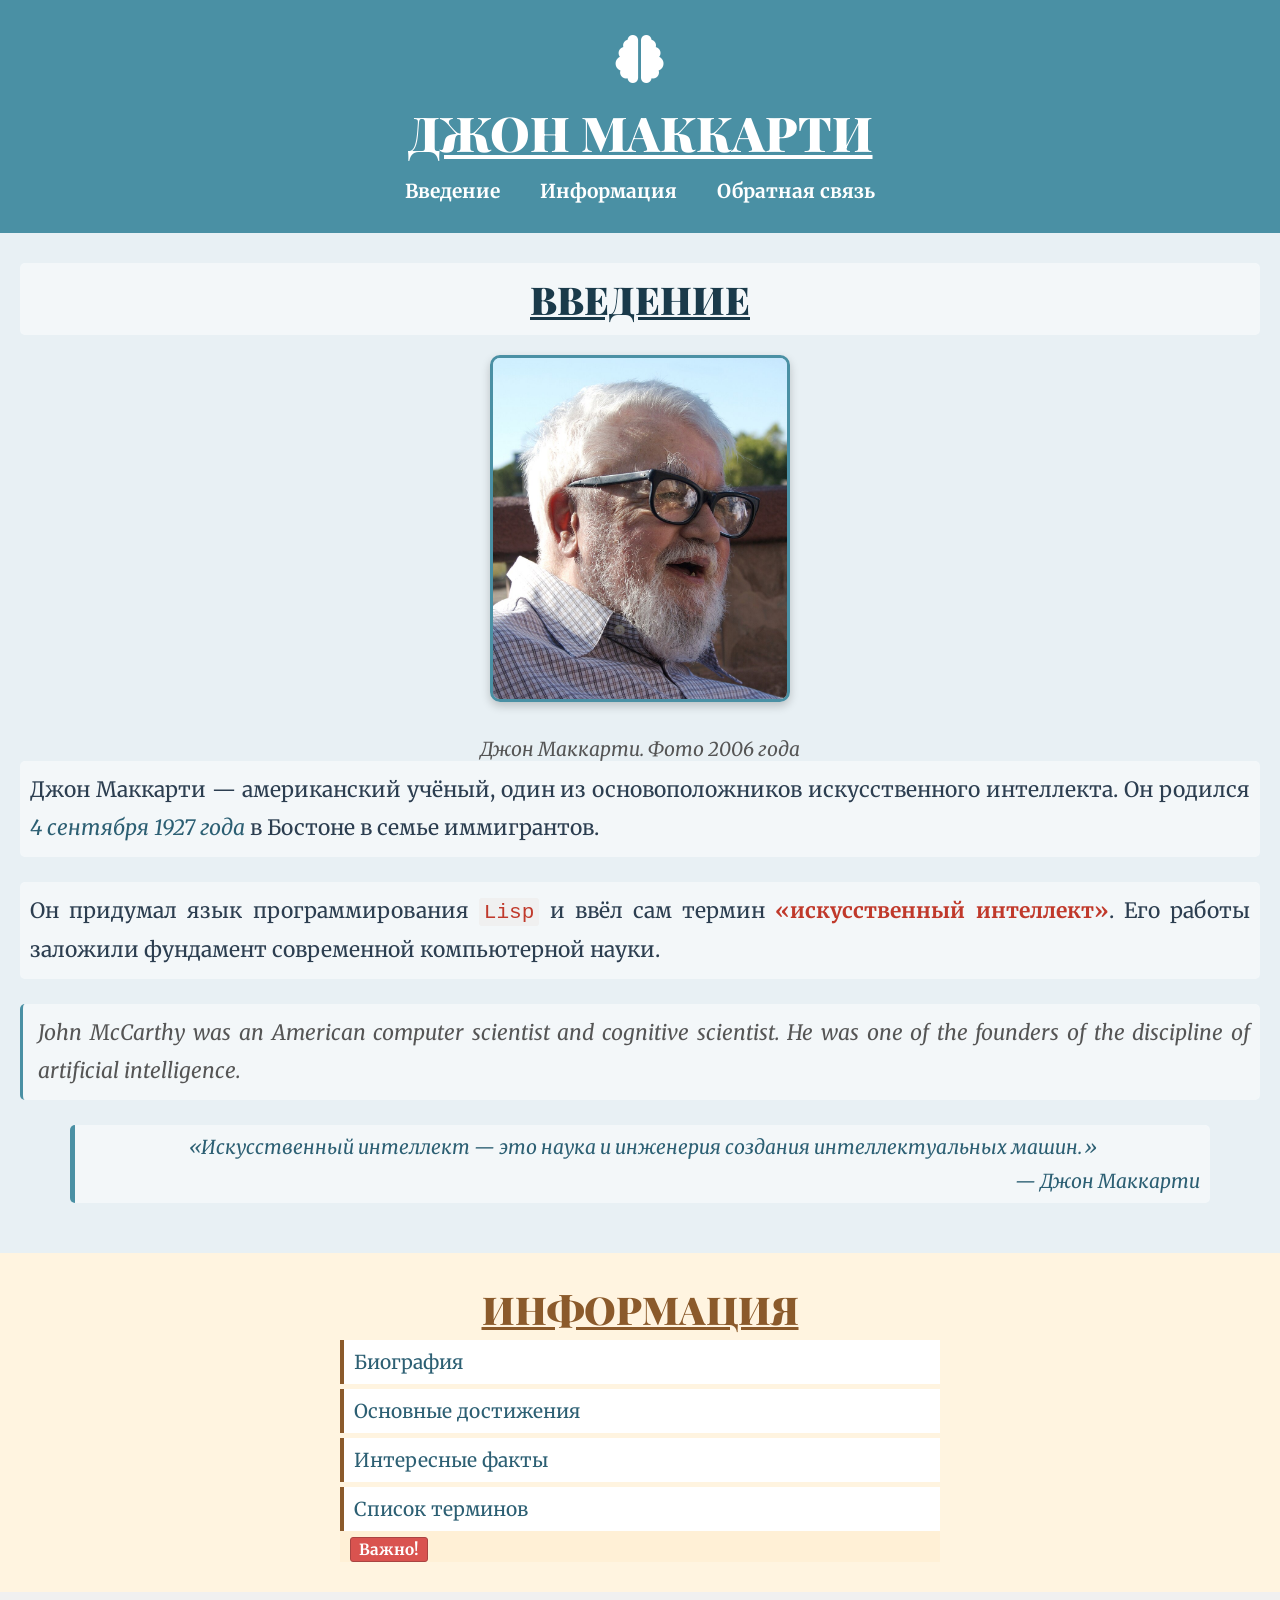
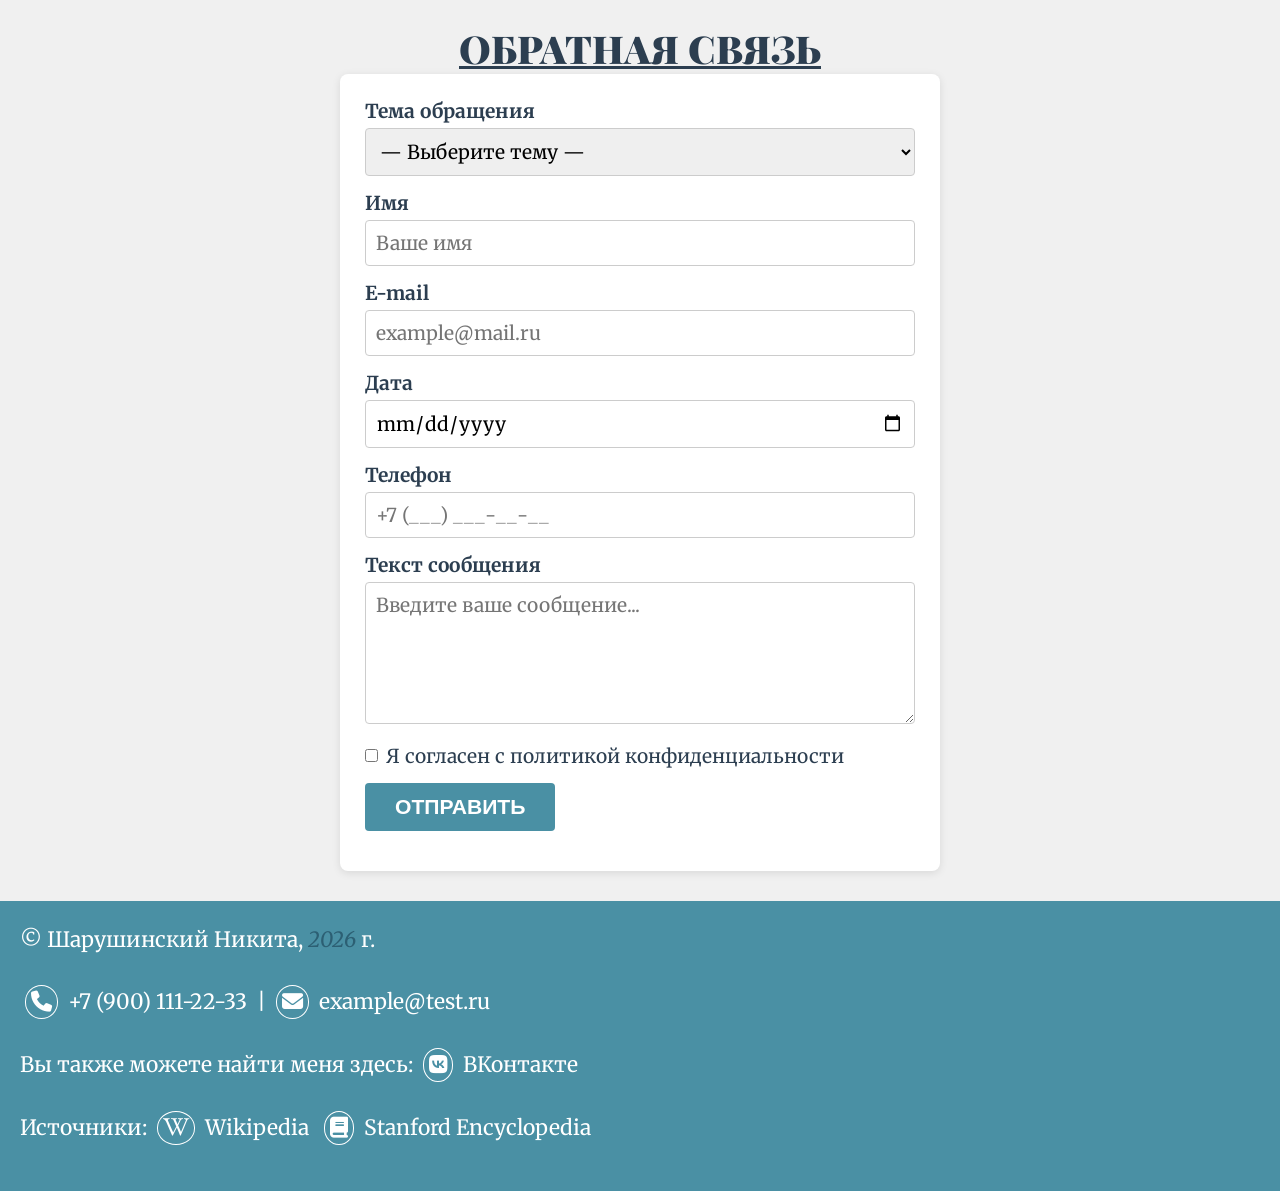
==== index.html @ 730562a7 "John McCarthy website v1" ====
<!DOCTYPE html>
<html lang="ru">
<head>
    <meta charset="UTF-8">
    <title>Джон Маккарти — отец искусственного интеллекта</title>
    <meta name="keywords" content="Джон Маккарти, искусственный интеллект, Лисп, Lisp, учёный, информатика, Stanford">
    <meta name="description" content="Сайт, посвящённый жизни и научным достижениям Джона Маккарти — создателя языка Lisp и термина «искусственный интеллект».">

    <!-- open graph -->
    <meta property="og:title" content="Джон Маккарти — отец искусственного интеллекта">
    <meta property="og:site_name" content="Джон Маккарти">
    <meta property="og:url" content="https://sharushinskiy.ru/mccarthy/">
    <meta property="og:description" content="Жизнь и научные достижения Джона Маккарти.">
    <meta property="og:image" content="img/John_McCarthy_Stanford.jpg">

    <!-- стилизация панели браузера -->
    <meta name="theme-color" content="#4a90a4">
    <meta name="msapplication-navbutton-color" content="#4a90a4">
    <meta name="apple-mobile-web-app-capable" content="yes">
    <meta name="apple-mobile-web-app-status-bar-style" content="black-translucent">
    <meta name="viewport" content="width=device-width, initial-scale=1.0">

    <!-- favicon -->
    <link rel="icon" type="image/ico" sizes="32x32" href="icons/favicon.ico">
    <link rel="icon" type="image/ico" sizes="16x16" href="icons/favicon.ico">
    <link rel="shortcut icon" href="icons/favicon.ico">

    <!-- google fonts -->
    <link rel="preconnect" href="https://fonts.googleapis.com">
    <link rel="preconnect" href="https://fonts.gstatic.com" crossorigin>
    <link rel="stylesheet" href="https://fonts.googleapis.com/css2?family=Merriweather:wght@400;700&family=Playfair+Display:wght@700;900&display=swap">

    <!-- fontawesome -->
    <link rel="stylesheet" href="https://cdnjs.cloudflare.com/ajax/libs/font-awesome/6.5.1/css/all.min.css">

    <link rel="stylesheet" href="css/style.css">
</head>
<body>

<header>
    <div class="header__logo">
        <i class="fa-solid fa-brain"></i>
    </div>
    <h1>Джон Маккарти</h1>
    <nav>
        <ul>
            <li><a href="#about">Введение</a></li>
            <li><a href="#info">Информация</a></li>
            <li><a href="#contact">Обратная связь</a></li>
        </ul>
    </nav>
</header>

<main>

    <section id="about" class="about">
        <h2>Введение</h2>
        <figure class="about__photo">
            <img src="img/John_McCarthy_2006.jpg" alt="Джон Маккарти. Фото 2006 года">
            <figcaption>Джон Маккарти. Фото 2006 года</figcaption>
        </figure>

        <p>Джон Маккарти — американский учёный, один из основоположников искусственного интеллекта. Он родился <time datetime="1927-09-04">4 сентября 1927 года</time> в Бостоне в семье иммигрантов.</p>

        <p>Он придумал язык программирования <code>Lisp</code> и ввёл сам термин <strong>«искусственный интеллект»</strong>. Его работы заложили фундамент современной компьютерной науки.</p>

        <p lang="en">John McCarthy was an American computer scientist and cognitive scientist. He was one of the founders of the discipline of artificial intelligence.</p>

        <blockquote>
            <q>Искусственный интеллект — это наука и инженерия создания интеллектуальных машин.</q>
            <cite>— Джон Маккарти</cite>
        </blockquote>
    </section>

    <section id="info" class="articles">
        <h2>Информация</h2>
        <ul class="articles__list">
            <li><a href="article1.html">Биография</a></li>
            <li><a href="article2.html">Основные достижения</a></li>
            <li><a href="article3.html">Интересные факты</a></li>
            <li><a href="article4.html">Список терминов</a></li>
        </ul>
    </section>

    <section id="contact" class="contact">
        <h2>Обратная связь</h2>
        <form id="contact-form" action="#" method="post">
            <div class="form__item">
                <label for="topic">Тема обращения</label><br>
                <select id="topic" name="topic" required>
                    <option value="">— Выберите тему —</option>
                    <option value="bio">Биография</option>
                    <option value="science">Научные работы</option>
                    <option value="other">Другое</option>
                </select>
            </div>

            <div class="form__item">
                <label for="name">Имя</label><br>
                <input type="text" id="name" name="name" placeholder="Ваше имя" required>
            </div>

            <div class="form__item">
                <label for="email">E-mail</label><br>
                <input type="email" id="email" name="email" placeholder="example@mail.ru" required>
            </div>

            <div class="form__item">
                <label for="date">Дата</label><br>
                <input type="date" id="date" name="date" required>
            </div>

            <div class="form__item">
                <label for="phone">Телефон</label><br>
                <input type="tel" id="phone" name="phone" placeholder="+7 (___) ___-__-__" required>
            </div>

            <div class="form__item">
                <label for="message">Текст сообщения</label><br>
                <textarea id="message" name="message" rows="5" placeholder="Введите ваше сообщение..." required></textarea>
            </div>

            <div class="form__item form__item--checkbox">
                <label>
                    <input type="checkbox" name="policy" required>
                    Я согласен с политикой конфиденциальности
                </label>
            </div>

            <div class="form__item">
                <input type="submit" value="Отправить">
            </div>
        </form>
    </section>

</main>

<footer>
    <p>&copy; Шарушинский Никита, <time datetime="2026">2026</time> г.</p>
    <p>
        <a href="tel:+79001112233"><i class="fa-solid fa-phone"></i> +7 (900) 111-22-33</a> |
        <a href="mailto:example@test.ru"><i class="fa-solid fa-envelope"></i> example@test.ru</a>
    </p>
    <p>
        Вы также можете найти меня здесь:
        <a href="https://vk.com" target="_blank" rel="noopener"><i class="fa-brands fa-vk"></i> ВКонтакте</a>
    </p>
    <p class="footer__sources">
        Источники:
        <a href="https://ru.wikipedia.org/wiki/Маккарти,_Джон" target="_blank" rel="noopener"><i class="fa-brands fa-wikipedia-w"></i> Wikipedia</a>
        <a href="https://plato.stanford.edu/entries/mccarthy/" target="_blank" rel="noopener"><i class="fa-solid fa-book"></i> Stanford Encyclopedia</a>
    </p>
</footer>

</body>
</html>
---- css/style.css ----
/* сброс и базовые стили */
* {
    margin: 0;
    padding: 0;
    box-sizing: border-box;
}

html {
    font-size: 1.2em;
    font-family: "Merriweather", Georgia, "Times New Roman", serif;
}

body {
    color: #333;
    background-color: #f5f5f5;
}

/* шапка */
header {
    background-color: #4a90a4;
    color: white;
    text-align: center;
    padding: 30px 20px;
}

.header__logo {
    font-size: 2.5rem;
    margin-bottom: 10px;
}

header h1 {
    font-family: "Playfair Display", serif;
    font-size: 2.5rem;
    font-weight: 900;
    text-transform: uppercase;
    text-decoration: underline;
    margin-bottom: 15px;
}

header nav ul {
    list-style: none;
    display: flex;
    gap: 20px;
    justify-content: center;
}

header nav ul li a {
    color: white;
    text-decoration: none;
    font-weight: bold;
    padding: 5px 10px;
}

header nav ul li a:hover,
header nav ul li a:focus {
    background-color: #2c5f73;
    border-radius: 4px;
    outline: none;
}

/* подвал */
footer {
    background-color: #4a90a4;
    color: white;
    padding: 20px;
    text-align: center;
}

footer a {
    color: white;
    text-decoration: none;
    margin: 0 5px;
}

footer a:hover,
footer a:focus {
    text-decoration: underline;
}

/* иконки в футере — селектор потомков */
.footer__sources a i,
footer p a i {
    border: 1px solid white;
    border-radius: 50%;
    padding: 5px;
    margin-right: 5px;
}

/* секции */
.about {
    background-color: #e8f0f4;
    padding: 30px 20px;
    text-align: center;
}

.articles {
    background-color: #fff4e0;
    padding: 30px 20px;
}

.contact {
    background-color: #f0f0f0;
    padding: 30px 20px;
}

/* селекторы потомков для раздела "Введение" */
.about p,
.about h2,
.about blockquote {
    color: #2c3e50;
    background-color: rgba(255, 255, 255, 0.5);
    padding: 10px;
    border-radius: 5px;
}

.about h2 {
    font-family: "Playfair Display", serif;
    font-size: 2rem;
    color: #1a3a4a;
    text-align: center;
    text-transform: uppercase;
    text-decoration: underline;
    font-weight: 900;
}

.articles h2 {
    font-family: "Playfair Display", serif;
    font-size: 2rem;
    color: #8b5a2b;
    text-align: center;
    text-transform: uppercase;
    text-decoration: underline;
    font-weight: 900;
}

.contact h2 {
    font-family: "Playfair Display", serif;
    font-size: 2rem;
    color: #2c3e50;
    text-align: center;
    text-transform: uppercase;
    text-decoration: underline;
    font-weight: 900;
}

/* фото в секции "Введение" */
.about__photo img {
    max-width: 300px;
    border: 3px solid #4a90a4;
    border-radius: 10px;
    box-shadow: 0 4px 10px rgba(0, 0, 0, 0.2);
    margin: 20px auto;
}

.about__photo figcaption {
    font-style: italic;
    color: #555;
    margin-top: 10px;
}

/* параграфы */
p {
    font-size: 1.1rem;
    line-height: 1.8;
    margin-bottom: 1.3rem;
    text-align: justify;
}

/* разряженный текст первых строк параграфов в статьях */
article p::first-line {
    letter-spacing: 0.05em;
    font-size: 1.2em;
    font-weight: bold;
}

/* параграфы на английском — псевдокласс :lang */
p:lang(en) {
    font-style: italic;
    color: #555;
    border-left: 3px solid #4a90a4;
    padding-left: 15px;
}

/* Ссылки */
a {
    color: #2c5f73;
    text-decoration: none;
}

a:hover,
a:focus {
    text-decoration: underline;
    color: #1a3a4a;
    outline: none;
}

/* ссылки раздела "Информация" */
.articles__list li a {
    display: block;
    padding: 10px;
    margin: 5px 0;
    background-color: white;
    border-left: 4px solid #8b5a2b;
    transition: background-color 0.2s;
}

.articles__list li a:hover,
.articles__list li a:focus {
    background-color: #ffe8b0;
    text-decoration: none;
    outline: none;
}

/* чересстрочное оформление списка "Информация" */
.articles__list li:nth-child(odd) {
    background-color: #fff8ec;
}

.articles__list li:nth-child(even) {
    background-color: #fff0d6;
}

.articles__list {
    list-style: none;
    max-width: 600px;
    margin: 0 auto;
}

/* псевдоэлемент "Важно!" у пункта "Список терминов" */
.articles__list li:last-child::after {
    content: "Важно!";
    display: inline-block;
    margin-left: 10px;
    padding: 2px 8px;
    background-color: #d9534f;
    color: white;
    border: 1px solid #a94442;
    border-radius: 3px;
    font-size: 0.8em;
    font-weight: bold;
}

/* изображения в статьях */
.article__img {
    margin: 20px auto;
    max-width: 400px;
}

.article__img img {
    display: block;
    width: 100%;
    border: 3px solid #4a90a4;
    border-radius: 8px;
    box-shadow: 0 4px 12px rgba(0, 0, 0, 0.15);
}

.article__img figcaption {
    text-align: center;
    font-style: italic;
    color: #666;
    margin-top: 8px;
}

/* соседний селектор: отступ сверху у параграфа после картинки */
.article__img + p {
    margin-top: 25px;
}

/* оглавление */
.toc {
    background-color: #e8f0f4;
    padding: 15px 25px;
    border-radius: 8px;
    margin: 20px 0;
}

.toc h3 {
    font-family: "Playfair Display", serif;
    color: #1a3a4a;
    margin-bottom: 10px;
}

.toc ol {
    margin-left: 20px;
}

.toc ol li {
    margin: 5px 0;
}

/* заголовки */
h3 {
    font-family: "Playfair Display", serif;
    font-size: 1.5rem;
    color: #2c5f73;
    font-weight: 700;
    font-style: italic;
    margin-top: 25px;
    margin-bottom: 10px;
}

/* цитаты */
blockquote {
    background-color: #e8f0f4;
    border-left: 5px solid #4a90a4;
    padding: 15px 20px;
    margin: 20px 50px;
    font-style: italic;
}

cite {
    display: block;
    text-align: right;
    font-style: italic;
    color: #2c5f73;
    margin-top: 10px;
}

q {
    font-style: italic;
    color: #2c5f73;
}

/* списки определений */
dl {
    font-size: 1.1rem;
    line-height: 1.8;
    margin: 20px 0;
}

dt {
    font-weight: bold;
    color: #2c5f73;
    margin-top: 15px;
    font-family: "Playfair Display", serif;
}

dd {
    margin-left: 30px;
    margin-bottom: 10px;
}

/* код */
code {
    background-color: #f0f0f0;
    padding: 2px 5px;
    font-family: monospace;
    color: #c0392b;
    border-radius: 3px;
}

pre {
    background-color: #2c3e50;
    color: #ecf0f1;
    padding: 15px;
    border-radius: 5px;
    overflow-x: auto;
    margin: 15px 0;
}

pre code {
    background-color: transparent;
    color: #ecf0f1;
}

kbd {
    background-color: #2c3e50;
    color: white;
    padding: 2px 8px;
    border-radius: 4px;
    font-family: monospace;
}

/* время, strong, em, del, ins */
time {
    color: #2c5f73;
    font-style: italic;
}

strong {
    color: #c0392b;
    font-weight: bold;
}

em {
    color: #27ae60;
    font-style: italic;
}

del {
    color: #c0392b;
    text-decoration: line-through;
}

ins {
    color: #27ae60;
    text-decoration: underline;
}

/* таблица */
table {
    width: 100%;
    border-collapse: collapse;
    margin: 20px 0;
    background-color: white;
}

caption {
    font-family: "Playfair Display", serif;
    font-weight: bold;
    font-size: 1.2rem;
    margin-bottom: 10px;
    color: #2c5f73;
}

th, td {
    border: 1px solid #4a90a4;
    padding: 10px;
    text-align: left;
}

th {
    background-color: #4a90a4;
    color: white;
    font-weight: bold;
}

/* чересстрочное оформление строк */
tbody tr:nth-child(odd) {
    background-color: #e8f0f4;
}

tbody tr:nth-child(even) {
    background-color: #ffffff;
}

/* первый столбец */
td:first-child,
th:first-child {
    font-weight: bold;
    background-color: #d4e4eb;
    text-align: center;
}

/* последняя строка */
tbody tr:last-child {
    background-color: #c9dde6;
    font-weight: bold;
}

/* форма обратной связи */
#contact-form {
    max-width: 600px;
    margin: 0 auto;
    background-color: white;
    padding: 25px;
    border-radius: 8px;
    box-shadow: 0 2px 8px rgba(0, 0, 0, 0.1);
}

.form__item {
    margin-bottom: 15px;
}

.form__item label {
    font-weight: bold;
    color: #2c3e50;
}

#contact-form input[type="text"],
#contact-form input[type="email"],
#contact-form input[type="tel"],
#contact-form input[type="date"],
#contact-form select,
#contact-form textarea {
    width: 100%;
    padding: 10px;
    border: 1px solid #ccc;
    border-radius: 4px;
    font-size: 1rem;
    font-family: inherit;
    margin-top: 5px;
}

#contact-form input[type="text"]:focus,
#contact-form input[type="email"]:focus,
#contact-form input[type="tel"]:focus,
#contact-form input[type="date"]:focus,
#contact-form select:focus,
#contact-form textarea:focus {
    border-color: #4a90a4;
    outline: none;
    box-shadow: 0 0 5px rgba(74, 144, 164, 0.5);
}

#contact-form textarea {
    resize: vertical;
}

.form__item--checkbox label {
    display: flex;
    align-items: center;
    gap: 8px;
    font-weight: normal;
}

#contact-form input[type="submit"] {
    background-color: #4a90a4;
    color: white;
    border: none;
    padding: 12px 30px;
    font-size: 1.1rem;
    font-weight: bold;
    border-radius: 4px;
    cursor: pointer;
    text-transform: uppercase;
    transition: background-color 0.2s;
}

#contact-form input[type="submit"]:hover {
    background-color: #2c5f73;
}

/* адаптивность */
@media (max-width: 600px) {
    header nav ul {
        flex-direction: column;
        gap: 10px;
    }

    blockquote {
        margin: 20px 10px;
    }
}
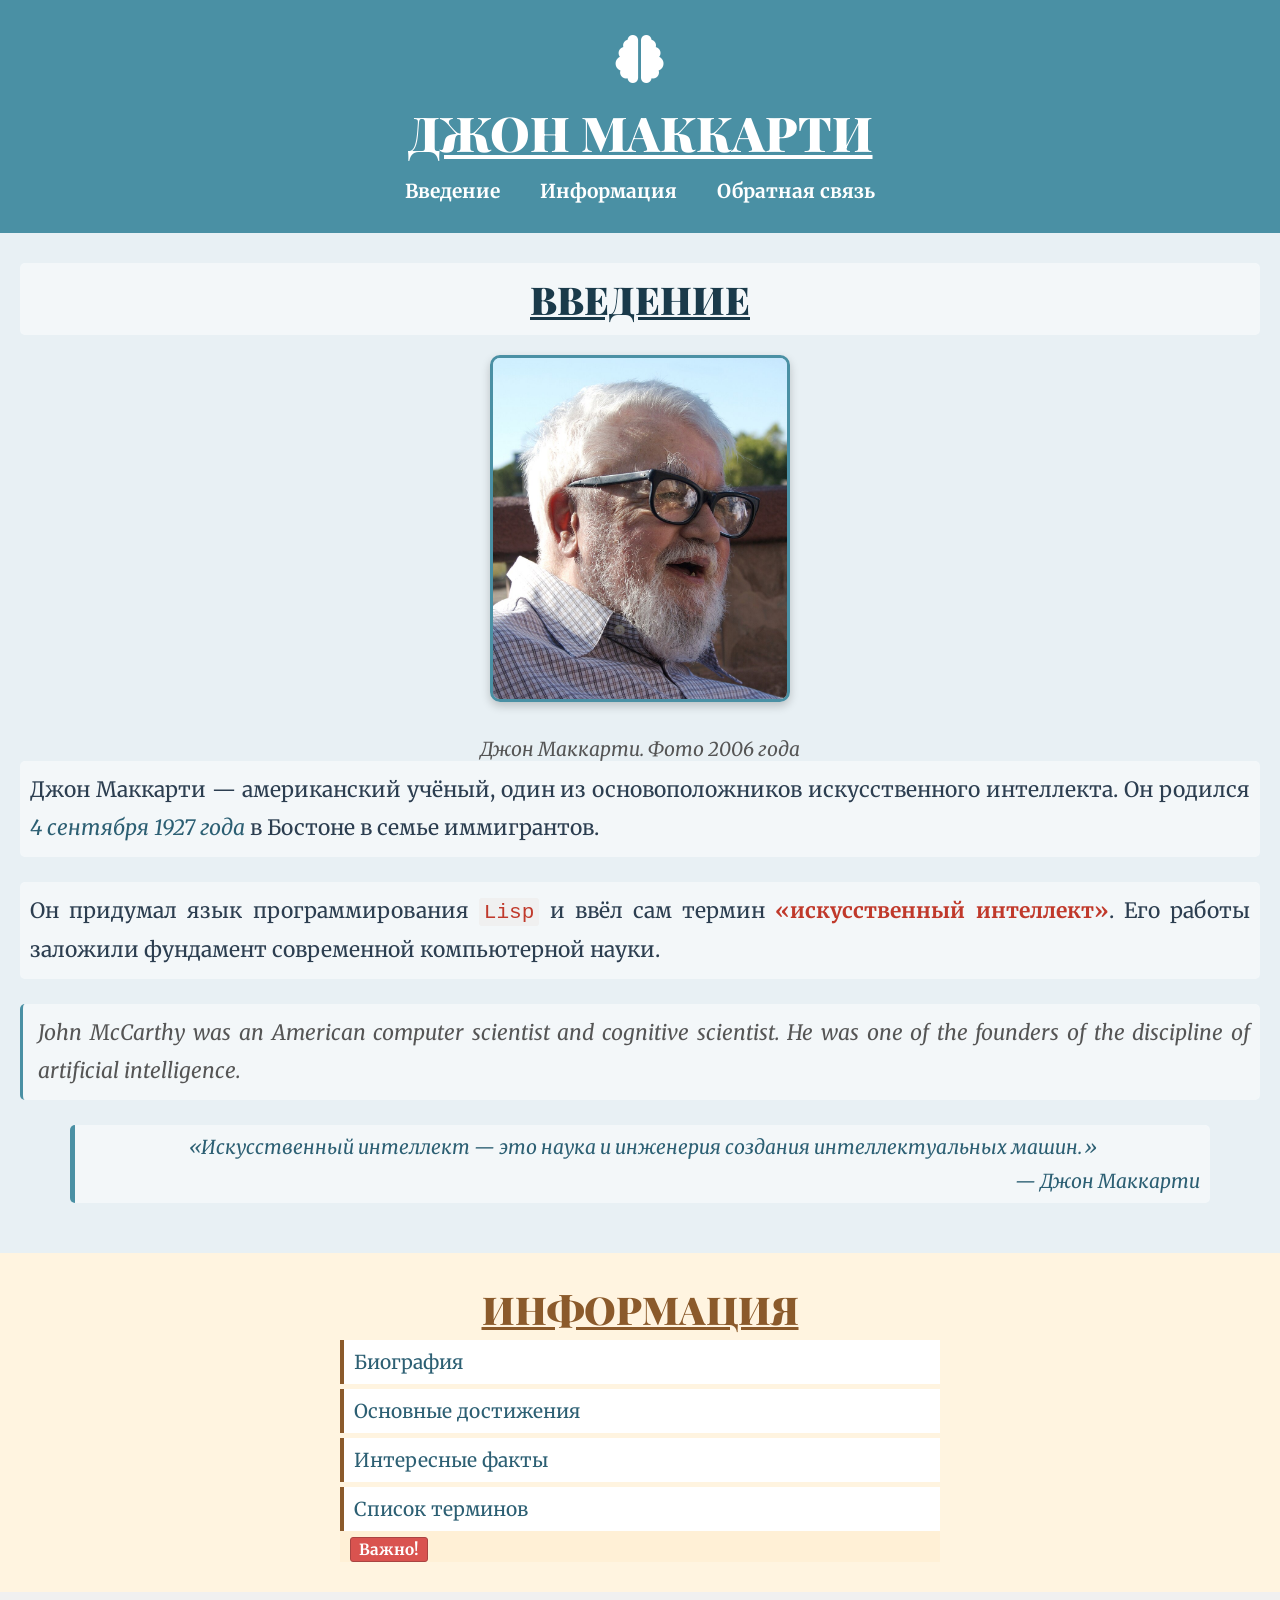
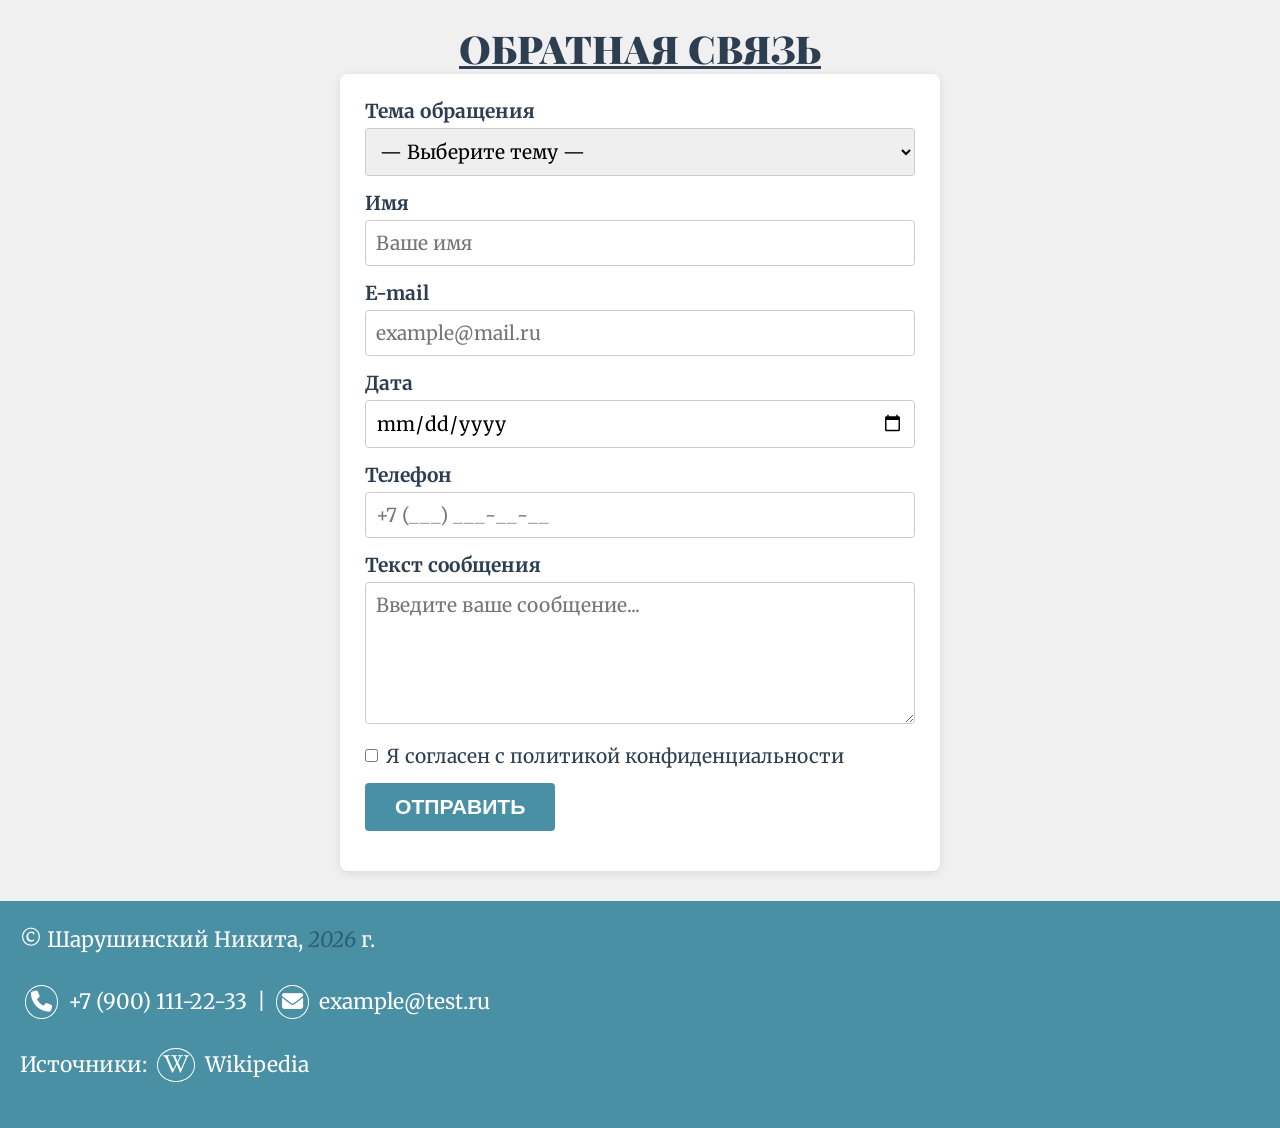
==== commit 23e27cd7: "code_clearing" ====
--- a/index.html
+++ b/index.html
@@ -38,7 +38,7 @@
 <body>
 
 <header>
-    <div class="header__logo">
+    <div class="header_logo">
         <i class="fa-solid fa-brain"></i>
     </div>
     <h1>Джон Маккарти</h1>
@@ -55,7 +55,7 @@
 
     <section id="about" class="about">
         <h2>Введение</h2>
-        <figure class="about__photo">
+        <figure class="about_photo">
             <img src="img/John_McCarthy_2006.jpg" alt="Джон Маккарти. Фото 2006 года">
             <figcaption>Джон Маккарти. Фото 2006 года</figcaption>
         </figure>
@@ -74,7 +74,7 @@
 
     <section id="info" class="articles">
         <h2>Информация</h2>
-        <ul class="articles__list">
+        <ul class="articles_list">
             <li><a href="article1.html">Биография</a></li>
             <li><a href="article2.html">Основные достижения</a></li>
             <li><a href="article3.html">Интересные факты</a></li>
@@ -84,8 +84,8 @@
 
     <section id="contact" class="contact">
         <h2>Обратная связь</h2>
-        <form id="contact-form" action="#" method="post">
-            <div class="form__item">
+        <form id="contact-form">
+            <div class="form_item">
                 <label for="topic">Тема обращения</label><br>
                 <select id="topic" name="topic" required>
                     <option value="">— Выберите тему —</option>
@@ -95,39 +95,39 @@
                 </select>
             </div>
 
-            <div class="form__item">
+            <div class="form_item">
                 <label for="name">Имя</label><br>
                 <input type="text" id="name" name="name" placeholder="Ваше имя" required>
             </div>
 
-            <div class="form__item">
+            <div class="form_item">
                 <label for="email">E-mail</label><br>
                 <input type="email" id="email" name="email" placeholder="example@mail.ru" required>
             </div>
 
-            <div class="form__item">
+            <div class="form_item">
                 <label for="date">Дата</label><br>
                 <input type="date" id="date" name="date" required>
             </div>
 
-            <div class="form__item">
+            <div class="form_item">
                 <label for="phone">Телефон</label><br>
                 <input type="tel" id="phone" name="phone" placeholder="+7 (___) ___-__-__" required>
             </div>
 
-            <div class="form__item">
+            <div class="form_item">
                 <label for="message">Текст сообщения</label><br>
                 <textarea id="message" name="message" rows="5" placeholder="Введите ваше сообщение..." required></textarea>
             </div>
 
-            <div class="form__item form__item--checkbox">
+            <div class="form_item form_item--checkbox">
                 <label>
                     <input type="checkbox" name="policy" required>
                     Я согласен с политикой конфиденциальности
                 </label>
             </div>
 
-            <div class="form__item">
+            <div class="form_item">
                 <input type="submit" value="Отправить">
             </div>
         </form>
@@ -141,14 +141,9 @@
         <a href="tel:+79001112233"><i class="fa-solid fa-phone"></i> +7 (900) 111-22-33</a> |
         <a href="mailto:example@test.ru"><i class="fa-solid fa-envelope"></i> example@test.ru</a>
     </p>
-    <p>
-        Вы также можете найти меня здесь:
-        <a href="https://vk.com" target="_blank" rel="noopener"><i class="fa-brands fa-vk"></i> ВКонтакте</a>
-    </p>
-    <p class="footer__sources">
+    <p class="footer_sources">
         Источники:
         <a href="https://ru.wikipedia.org/wiki/Маккарти,_Джон" target="_blank" rel="noopener"><i class="fa-brands fa-wikipedia-w"></i> Wikipedia</a>
-        <a href="https://plato.stanford.edu/entries/mccarthy/" target="_blank" rel="noopener"><i class="fa-solid fa-book"></i> Stanford Encyclopedia</a>
     </p>
 </footer>
 
--- a/css/style.css
+++ b/css/style.css
@@ -23,7 +23,7 @@
     padding: 30px 20px;
 }
 
-.header__logo {
+.header_logo {
     font-size: 2.5rem;
     margin-bottom: 10px;
 }
@@ -78,7 +78,7 @@
 }
 
 /* иконки в футере — селектор потомков */
-.footer__sources a i,
+.footer_sources a i,
 footer p a i {
     border: 1px solid white;
     border-radius: 50%;
@@ -144,7 +144,7 @@
 }
 
 /* фото в секции "Введение" */
-.about__photo img {
+.about_photo img {
     max-width: 300px;
     border: 3px solid #4a90a4;
     border-radius: 10px;
@@ -152,7 +152,7 @@
     margin: 20px auto;
 }
 
-.about__photo figcaption {
+.about_photo figcaption {
     font-style: italic;
     color: #555;
     margin-top: 10px;
@@ -195,7 +195,7 @@
 }
 
 /* ссылки раздела "Информация" */
-.articles__list li a {
+.articles_list li a {
     display: block;
     padding: 10px;
     margin: 5px 0;
@@ -204,30 +204,30 @@
     transition: background-color 0.2s;
 }
 
-.articles__list li a:hover,
-.articles__list li a:focus {
+.articles_list li a:hover,
+.articles_list li a:focus {
     background-color: #ffe8b0;
     text-decoration: none;
     outline: none;
 }
 
 /* чересстрочное оформление списка "Информация" */
-.articles__list li:nth-child(odd) {
+.articles_list li:nth-child(odd) {
     background-color: #fff8ec;
 }
 
-.articles__list li:nth-child(even) {
+.articles_list li:nth-child(even) {
     background-color: #fff0d6;
 }
 
-.articles__list {
+.articles_list {
     list-style: none;
     max-width: 600px;
     margin: 0 auto;
 }
 
 /* псевдоэлемент "Важно!" у пункта "Список терминов" */
-.articles__list li:last-child::after {
+.articles_list li:last-child::after {
     content: "Важно!";
     display: inline-block;
     margin-left: 10px;
@@ -241,12 +241,12 @@
 }
 
 /* изображения в статьях */
-.article__img {
+.article_img {
     margin: 20px auto;
     max-width: 400px;
 }
 
-.article__img img {
+.article_img img {
     display: block;
     width: 100%;
     border: 3px solid #4a90a4;
@@ -254,7 +254,7 @@
     box-shadow: 0 4px 12px rgba(0, 0, 0, 0.15);
 }
 
-.article__img figcaption {
+.article_img figcaption {
     text-align: center;
     font-style: italic;
     color: #666;
@@ -262,7 +262,7 @@
 }
 
 /* соседний селектор: отступ сверху у параграфа после картинки */
-.article__img + p {
+.article_img + p {
     margin-top: 25px;
 }
 
@@ -458,11 +458,11 @@
     box-shadow: 0 2px 8px rgba(0, 0, 0, 0.1);
 }
 
-.form__item {
+.form_item {
     margin-bottom: 15px;
 }
 
-.form__item label {
+.form_item label {
     font-weight: bold;
     color: #2c3e50;
 }
@@ -497,7 +497,7 @@
     resize: vertical;
 }
 
-.form__item--checkbox label {
+.form_item--checkbox label {
     display: flex;
     align-items: center;
     gap: 8px;
